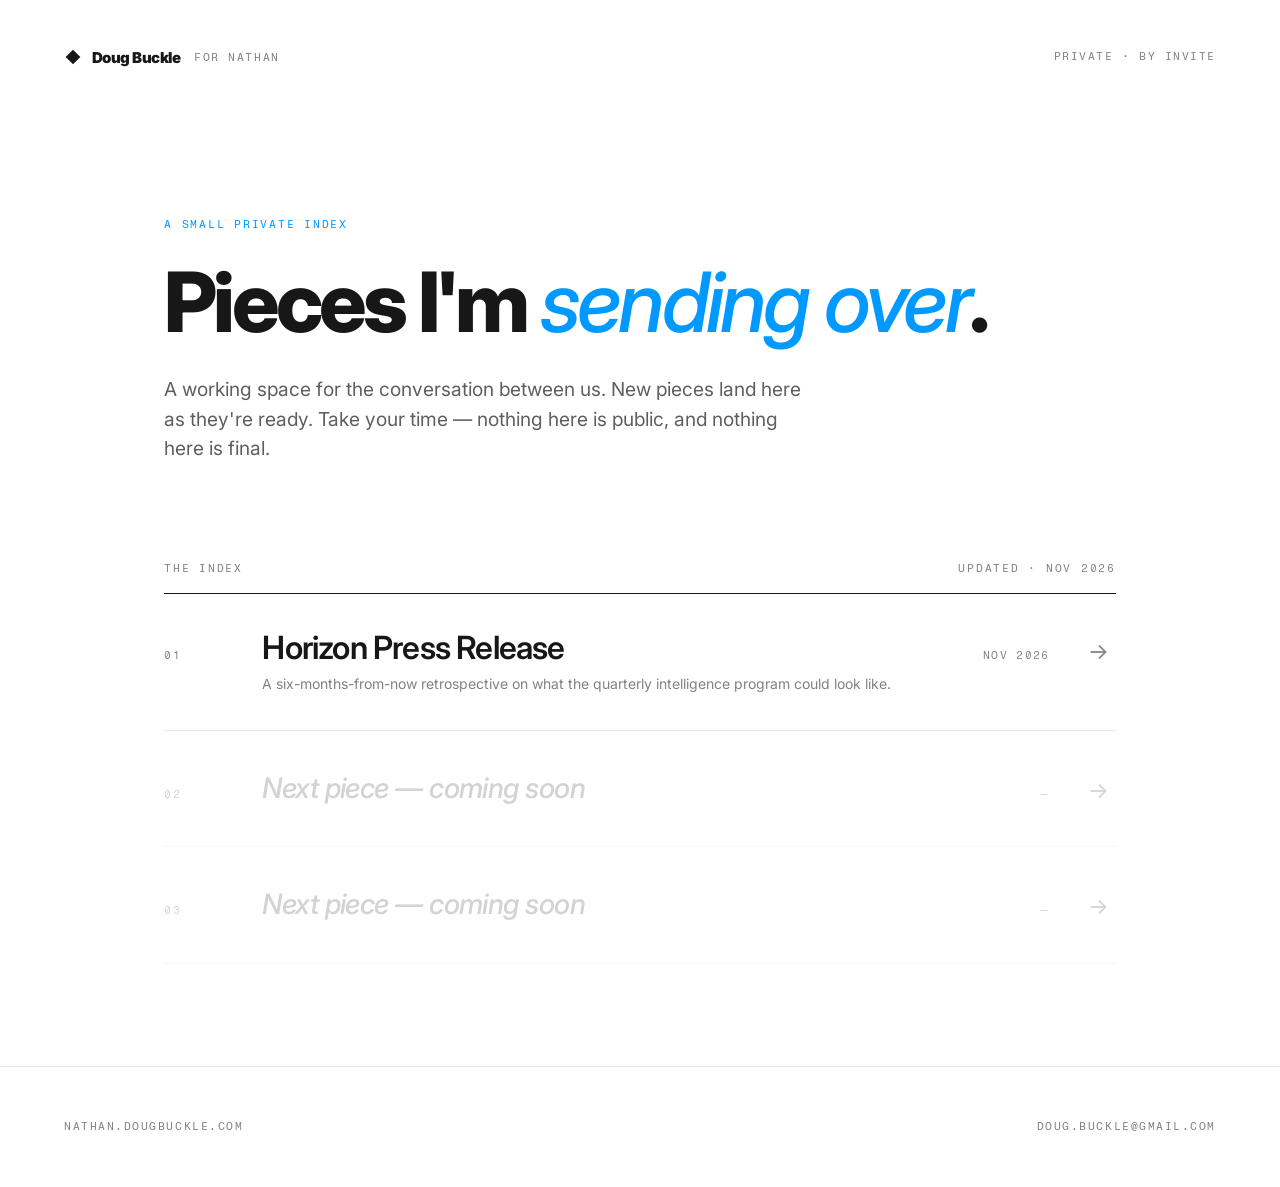
==== nathan-dougbuckle-com/index.html @ 1f7f108e "Add files via upload" ====
<!doctype html>
<html lang="en">
<head>
<meta charset="utf-8" />
<meta name="viewport" content="width=device-width, initial-scale=1" />
<title>For Nathan — Doug Buckle</title>
<meta name="description" content="A private index of pieces Doug is sharing with Nathan. Updated as new work lands." />
<meta name="robots" content="noindex, nofollow" />
<link rel="preconnect" href="https://fonts.googleapis.com">
<link rel="preconnect" href="https://fonts.gstatic.com" crossorigin>
<link href="https://fonts.googleapis.com/css2?family=Fragment+Mono&family=Inter:wght@300;400;500;600;700;800;900&display=swap" rel="stylesheet">
<style>
  :root {
    --ink: #171717;
    --page: #FFFFFF;
    --surface: #F7F7F7;
    --surface-warm: #F2EFE9;
    --hairline: #E8E8E8;
    --secondary: #9C9C9C;
    --tertiary: #828282;
    --dark: #5E5E5E;
    --accent: #0099FF;
    --sans: 'Inter', -apple-system, BlinkMacSystemFont, 'Segoe UI', sans-serif;
    --mono: 'Fragment Mono', 'SF Mono', Menlo, monospace;
    --pad-x: clamp(24px, 5vw, 88px);
  }

  *, *::before, *::after { box-sizing: border-box; margin: 0; padding: 0; }
  html, body { background: var(--page); color: var(--ink); font-family: var(--sans); -webkit-font-smoothing: antialiased; line-height: 1.55; }
  a { color: inherit; text-decoration: none; }
  ::selection { background: var(--accent); color: #fff; }

  body {
    min-height: 100vh;
    display: flex;
    flex-direction: column;
  }

  /* Top lockup */
  .top {
    padding: clamp(28px, 4vw, 48px) var(--pad-x);
    display: flex;
    align-items: center;
    justify-content: space-between;
  }
  .lockup {
    display: flex;
    align-items: center;
    gap: 10px;
    line-height: 1;
  }
  .lockup .mark { width: 18px; height: 18px; }
  .lockup .wordmark {
    font-family: var(--sans); font-weight: 900;
    font-size: 15px; letter-spacing: -0.035em; color: var(--ink);
  }
  .lockup .for {
    font-family: var(--mono);
    font-size: 11px; letter-spacing: 0.14em;
    text-transform: uppercase; color: var(--tertiary);
    margin-left: 4px;
  }
  .top .right {
    font-family: var(--mono);
    font-size: 11px;
    letter-spacing: 0.14em;
    text-transform: uppercase;
    color: var(--tertiary);
  }

  /* Main */
  main {
    flex: 1;
    padding: clamp(48px, 8vw, 120px) var(--pad-x);
    max-width: 1080px;
    margin: 0 auto;
    width: 100%;
  }

  .preamble {
    font-family: var(--mono);
    font-size: 11px;
    letter-spacing: 0.16em;
    text-transform: uppercase;
    color: var(--accent);
    margin-bottom: 28px;
  }

  h1 {
    font-size: clamp(40px, 6.5vw, 96px);
    font-weight: 800;
    letter-spacing: -0.045em;
    line-height: 0.98;
    margin-bottom: 32px;
    max-width: 980px;
  }
  h1 em {
    font-style: italic;
    font-weight: 500;
    color: var(--accent);
  }

  .deck {
    font-size: clamp(17px, 1.5vw, 21px);
    color: var(--dark);
    max-width: 640px;
    margin-bottom: clamp(56px, 8vw, 96px);
  }

  /* Index */
  .index-label {
    font-family: var(--mono);
    font-size: 11px;
    letter-spacing: 0.16em;
    text-transform: uppercase;
    color: var(--tertiary);
    padding-bottom: 16px;
    border-bottom: 1px solid var(--ink);
    margin-bottom: 0;
    display: flex;
    justify-content: space-between;
  }

  .entries { list-style: none; }
  .entries li {
    border-bottom: 1px solid var(--hairline);
  }
  .entries a.entry {
    display: grid;
    grid-template-columns: 60px 1fr auto 28px;
    gap: clamp(16px, 3vw, 40px);
    align-items: baseline;
    padding: clamp(24px, 3.5vw, 36px) 0;
    transition: padding 200ms ease, color 200ms ease;
  }
  .entries a.entry:hover {
    padding-left: 12px;
    color: var(--accent);
  }
  .entries a.entry:hover .arrow { transform: translateX(4px); color: var(--accent); }
  .entries a.entry:hover .title { color: var(--accent); }
  .entries .num {
    font-family: var(--mono);
    font-size: 11px;
    letter-spacing: 0.16em;
    color: var(--tertiary);
  }
  .entries .title {
    font-size: clamp(22px, 2.6vw, 32px);
    font-weight: 600;
    letter-spacing: -0.025em;
    color: var(--ink);
    transition: color 200ms ease;
    line-height: 1.15;
  }
  .entries .title small {
    display: block;
    font-family: var(--sans);
    font-size: 14px;
    font-weight: 400;
    color: var(--tertiary);
    letter-spacing: 0;
    margin-top: 6px;
    line-height: 1.5;
  }
  .entries .date {
    font-family: var(--mono);
    font-size: 11px;
    letter-spacing: 0.12em;
    text-transform: uppercase;
    color: var(--tertiary);
    white-space: nowrap;
  }
  .entries .arrow {
    font-family: var(--sans);
    font-size: 22px;
    color: var(--tertiary);
    transition: transform 220ms ease, color 220ms ease;
    line-height: 1;
  }

  @media (max-width: 640px) {
    .entries a.entry {
      grid-template-columns: 40px 1fr 24px;
    }
    .entries .date { display: none; }
  }

  /* Placeholder slots */
  .placeholder {
    padding: clamp(24px, 3.5vw, 36px) 0;
    display: grid;
    grid-template-columns: 60px 1fr auto 28px;
    gap: clamp(16px, 3vw, 40px);
    align-items: baseline;
    opacity: 0.35;
  }
  .placeholder .title-pl {
    font-size: clamp(20px, 2.4vw, 28px);
    font-weight: 500;
    letter-spacing: -0.02em;
    color: var(--tertiary);
    font-style: italic;
  }
  .placeholder .date {
    font-family: var(--mono);
    font-size: 11px;
    letter-spacing: 0.12em;
    text-transform: uppercase;
    color: var(--tertiary);
  }
  @media (max-width: 640px) {
    .placeholder { grid-template-columns: 40px 1fr 24px; }
    .placeholder .date { display: none; }
  }

  /* Footer */
  footer {
    padding: clamp(32px, 4vw, 56px) var(--pad-x);
    border-top: 1px solid var(--hairline);
    display: flex;
    justify-content: space-between;
    align-items: center;
    flex-wrap: wrap;
    gap: 16px;
    font-family: var(--mono);
    font-size: 11px;
    letter-spacing: 0.14em;
    text-transform: uppercase;
    color: var(--tertiary);
  }
  footer a:hover { color: var(--ink); }
</style>
</head>
<body>

  <div class="top">
    <a class="lockup" href="/">
      <svg class="mark" viewBox="0 0 22 22" xmlns="http://www.w3.org/2000/svg">
        <path d="M2 11 L11 2 L20 11 L11 20 Z" fill="#171717"/>
      </svg>
      <span class="wordmark">Doug Buckle</span>
      <span class="for">For Nathan</span>
    </a>
    <div class="right">Private · By invite</div>
  </div>

  <main>
    <div class="preamble">A small private index</div>
    <h1>Pieces I'm <em>sending over</em>.</h1>
    <p class="deck">A working space for the conversation between us. New pieces land here as they're ready. Take your time — nothing here is public, and nothing here is final.</p>

    <div class="index-label">
      <span>The index</span>
      <span>Updated · Nov 2026</span>
    </div>

    <ul class="entries">

      <li>
        <a class="entry" href="/horizon-press-release/">
          <span class="num">01</span>
          <span class="title">
            Horizon Press Release
            <small>A six-months-from-now retrospective on what the quarterly intelligence program could look like.</small>
          </span>
          <span class="date">Nov 2026</span>
          <span class="arrow">→</span>
        </a>
      </li>

      <li class="placeholder">
        <span class="num" style="font-family: var(--mono); font-size: 11px; letter-spacing: 0.16em; color: var(--tertiary);">02</span>
        <span class="title-pl">Next piece — coming soon</span>
        <span class="date">—</span>
        <span class="arrow" style="font-family: var(--sans); font-size: 22px; color: var(--tertiary); line-height: 1;">→</span>
      </li>

      <li class="placeholder">
        <span class="num" style="font-family: var(--mono); font-size: 11px; letter-spacing: 0.16em; color: var(--tertiary);">03</span>
        <span class="title-pl">Next piece — coming soon</span>
        <span class="date">—</span>
        <span class="arrow" style="font-family: var(--sans); font-size: 22px; color: var(--tertiary); line-height: 1;">→</span>
      </li>

    </ul>
  </main>

  <footer>
    <span>nathan.dougbuckle.com</span>
    <span>doug.buckle@gmail.com</span>
  </footer>

</body>
</html>
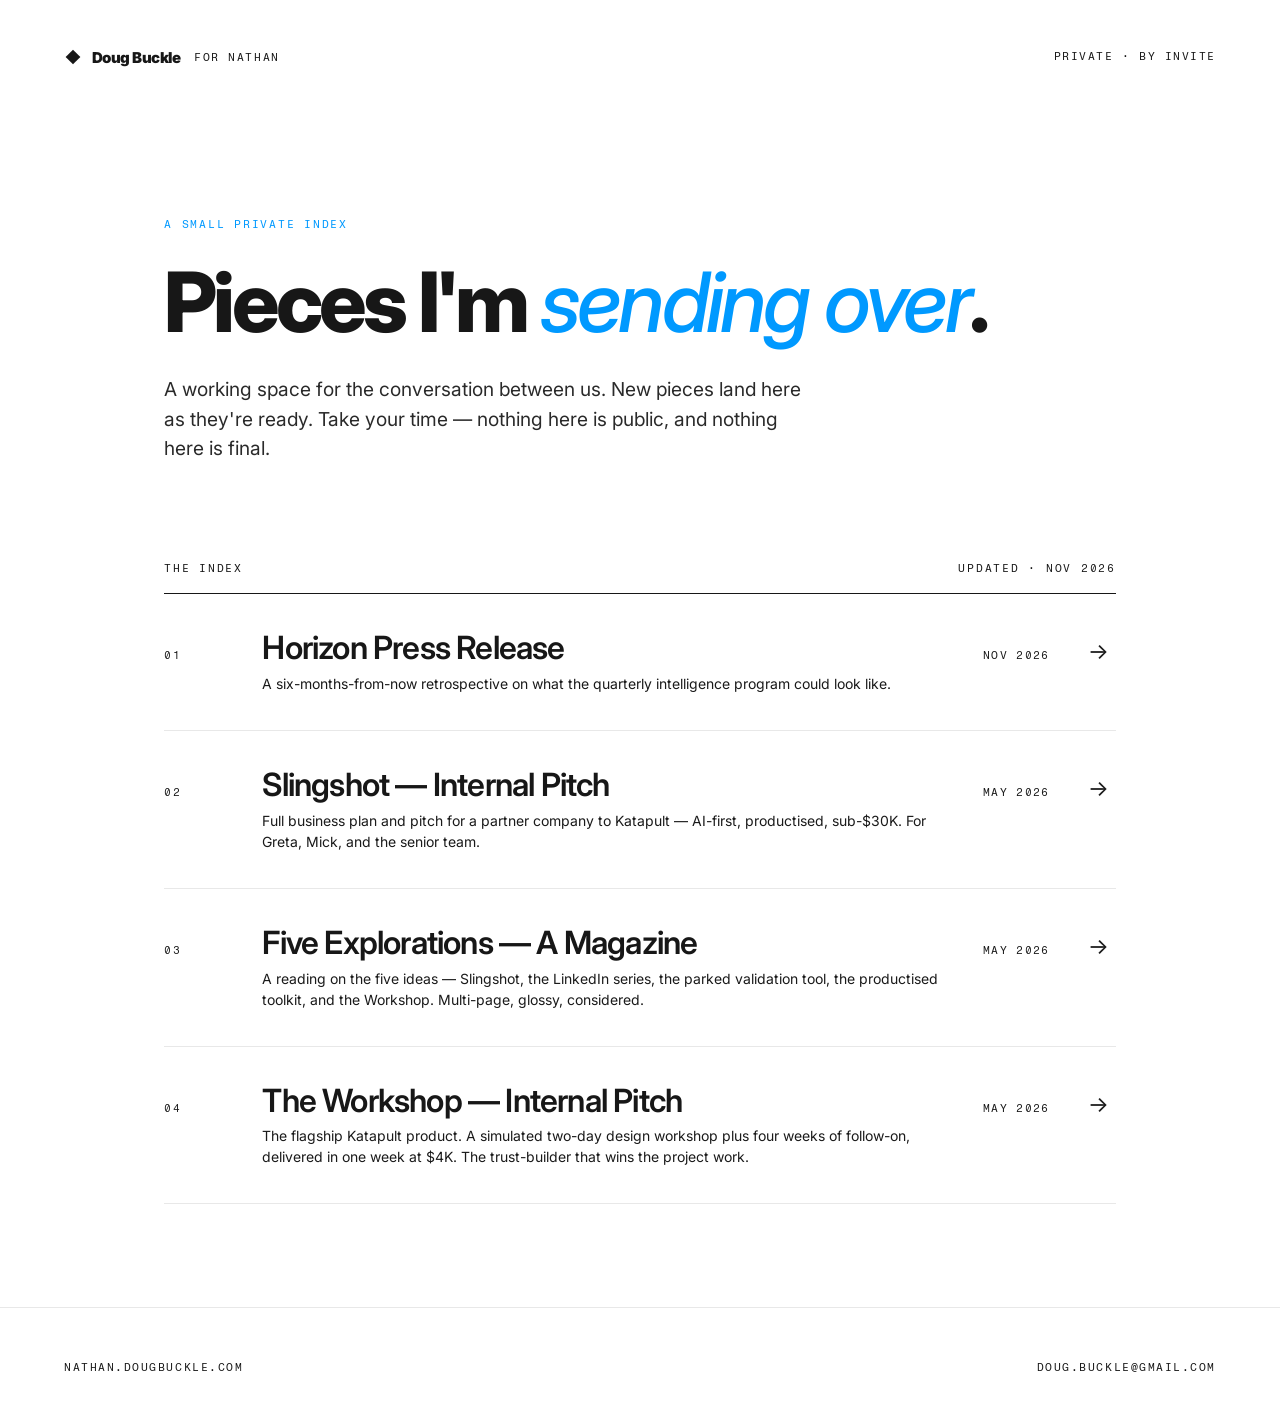
==== commit a0fc69b4: "uploading new whole new pages" ====
--- a/nathan-dougbuckle-com/index.html
+++ b/nathan-dougbuckle-com/index.html
@@ -16,9 +16,9 @@
     --surface: #F7F7F7;
     --surface-warm: #F2EFE9;
     --hairline: #E8E8E8;
-    --secondary: #9C9C9C;
-    --tertiary: #828282;
-    --dark: #5E5E5E;
+    --secondary: #2A2A2A;
+    --tertiary: #1A1A1A;
+    --dark: #2A2A2A;
     --accent: #0099FF;
     --sans: 'Inter', -apple-system, BlinkMacSystemFont, 'Segoe UI', sans-serif;
     --mono: 'Fragment Mono', 'SF Mono', Menlo, monospace;
@@ -269,18 +269,40 @@
         </a>
       </li>
 
-      <li class="placeholder">
-        <span class="num" style="font-family: var(--mono); font-size: 11px; letter-spacing: 0.16em; color: var(--tertiary);">02</span>
-        <span class="title-pl">Next piece — coming soon</span>
-        <span class="date">—</span>
-        <span class="arrow" style="font-family: var(--sans); font-size: 22px; color: var(--tertiary); line-height: 1;">→</span>
+      <li>
+        <a class="entry" href="/slingshot/">
+          <span class="num">02</span>
+          <span class="title">
+            Slingshot — Internal Pitch
+            <small>Full business plan and pitch for a partner company to Katapult — AI-first, productised, sub-$30K. For Greta, Mick, and the senior team.</small>
+          </span>
+          <span class="date">May 2026</span>
+          <span class="arrow">→</span>
+        </a>
       </li>
 
-      <li class="placeholder">
-        <span class="num" style="font-family: var(--mono); font-size: 11px; letter-spacing: 0.16em; color: var(--tertiary);">03</span>
-        <span class="title-pl">Next piece — coming soon</span>
-        <span class="date">—</span>
-        <span class="arrow" style="font-family: var(--sans); font-size: 22px; color: var(--tertiary); line-height: 1;">→</span>
+      <li>
+        <a class="entry" href="/explorations/">
+          <span class="num">03</span>
+          <span class="title">
+            Five Explorations — A Magazine
+            <small>A reading on the five ideas — Slingshot, the LinkedIn series, the parked validation tool, the productised toolkit, and the Workshop. Multi-page, glossy, considered.</small>
+          </span>
+          <span class="date">May 2026</span>
+          <span class="arrow">→</span>
+        </a>
+      </li>
+
+      <li>
+        <a class="entry" href="/workshop/">
+          <span class="num">04</span>
+          <span class="title">
+            The Workshop — Internal Pitch
+            <small>The flagship Katapult product. A simulated two-day design workshop plus four weeks of follow-on, delivered in one week at $4K. The trust-builder that wins the project work.</small>
+          </span>
+          <span class="date">May 2026</span>
+          <span class="arrow">→</span>
+        </a>
       </li>
 
     </ul>
